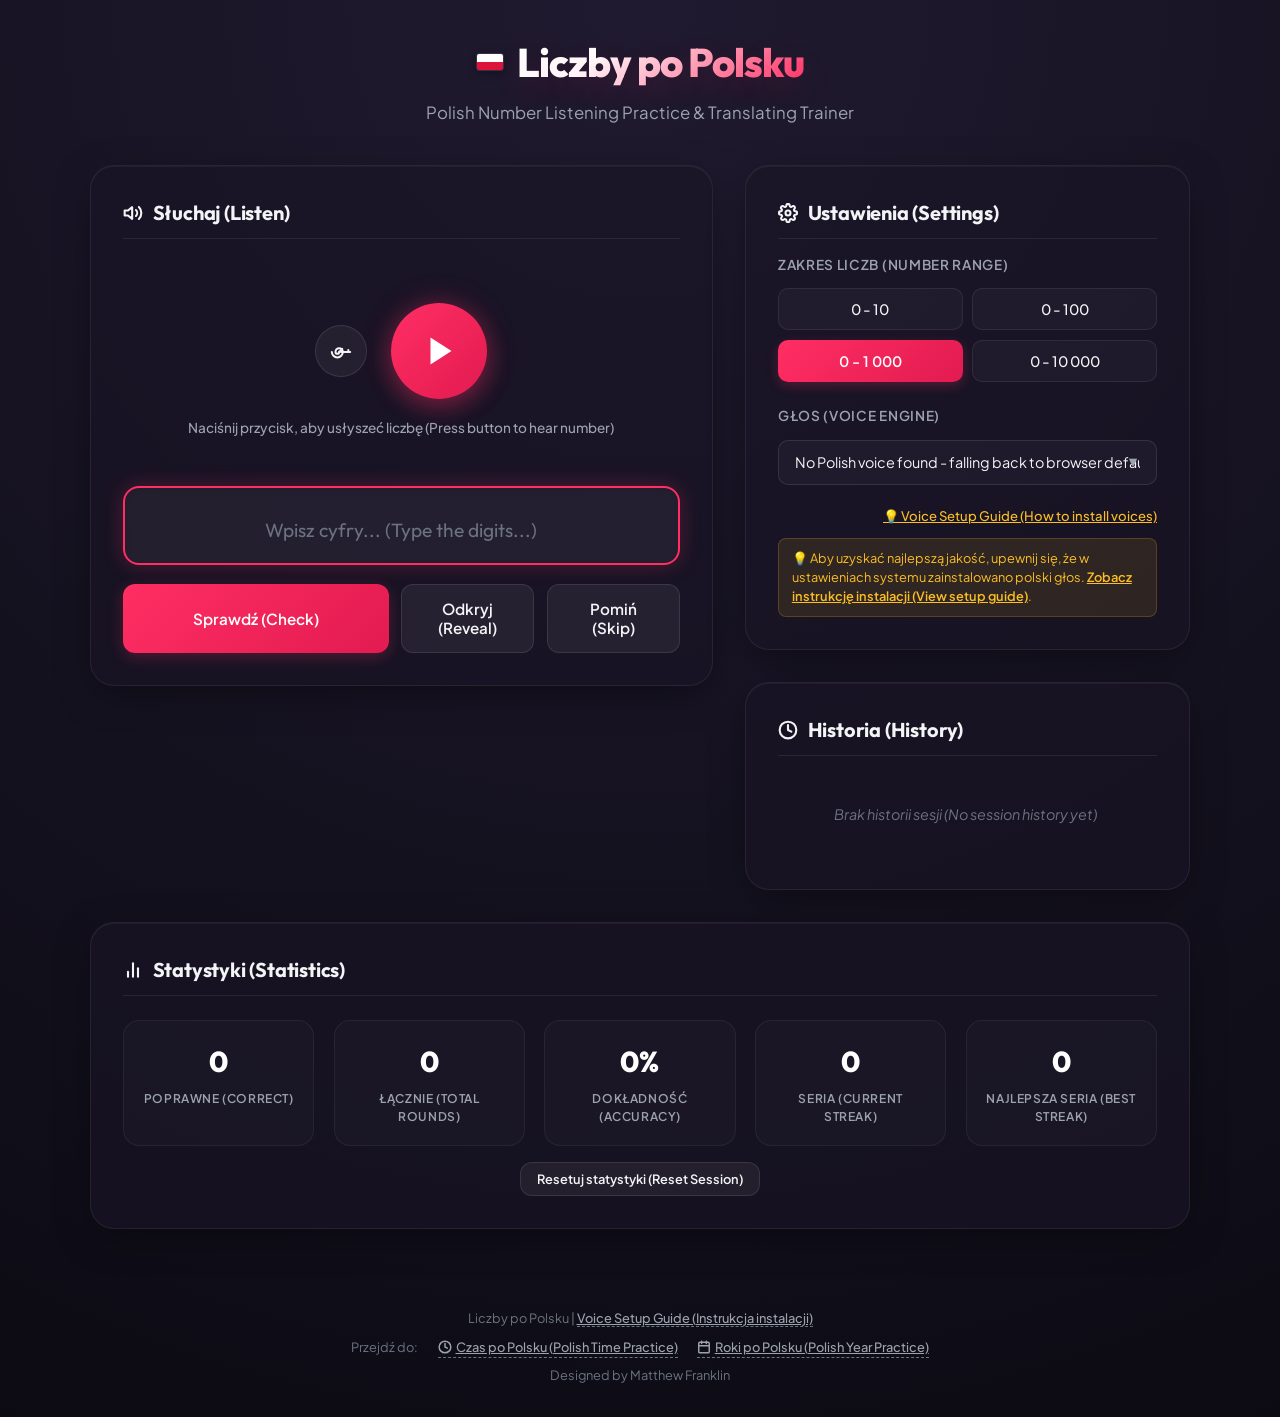
==== index.html @ 64a475a9 "Add footer cross-link to polish-years-practice" ====
<!DOCTYPE html>
<html lang="pl" translate="no">
<head>
  <meta charset="UTF-8">
  <meta name="viewport" content="width=device-width, initial-scale=1.0">
  <meta name="google" content="notranslate">
  <meta name="google-site-verification" content="v5Ync3db5ME_PkkIbZeIAOeTJxsqjsdKLY2sR4P2wmw" />
  <!-- Site verifications -->
  <meta name="msvalidate.01" content="9C61C7104EEFD86EE01BC7C913FAF955" />
  <title>Liczby po Polsku | Polish Number Listening Practice</title>
  <meta name="description" content="Improve your Polish listening skills by practicing spelling and pronunciation of numbers from 0 up to 10,000.">
  <link rel="stylesheet" href="style.css">
  <link rel="icon" type="image/svg+xml" href="data:image/svg+xml,<svg xmlns='http://www.w3.org/2000/svg' viewBox='0 0 100 100'><circle cx='50' cy='50' r='48' fill='%23e21b50'/><path d='M 2,50 A 48,48 0 0,1 98,50 Z' fill='%23ffffff'/><circle cx='50' cy='50' r='48' stroke='rgba(255,255,255,0.25)' stroke-width='4' fill='none'/></svg>">

  <!-- GoatCounter analytics -->
  <script data-goatcounter="https://ippikin.goatcounter.com/count"
          async src="//gc.zgo.at/count.js"></script>
</head>
<body>
  <div class="container">
    <header>
      <div class="logo-wrapper">
        <div class="polish-flag-badge">
          <div class="flag-white"></div>
          <div class="flag-red"></div>
        </div>
        <h1>Liczby po Polsku</h1>
      </div>
      <p>Polish Number Listening Practice & Translating Trainer</p>
    </header>

    <main class="app-grid">
      <!-- Left Column: Interactive Practice -->
      <section class="glass-panel practice-card" id="practice-card-section">
        <h2 class="panel-title">
          <svg width="20" height="20" viewBox="0 0 24 24" fill="none" stroke="currentColor" stroke-width="2.5" stroke-linecap="round" stroke-linejoin="round">
            <polygon points="11 5 6 9 2 9 2 15 6 15 11 19 11 5"></polygon>
            <path d="M19.07 4.93a10 10 0 0 1 0 14.14M15.54 8.46a5 5 0 0 1 0 7.07"></path>
          </svg>
          Słuchaj (Listen)
        </h2>

        <div class="audio-section">
          <div class="audio-controls">
            <!-- Slow Speech Button -->
            <button class="play-slow-btn" id="play-slow-btn" title="Graj powoli (Play slow speed - 0.55x)">
              <svg xmlns="http://www.w3.org/2000/svg" width="22" height="22" viewBox="0 0 24 24" fill="none" stroke="currentColor" stroke-width="2.2" stroke-linecap="round" stroke-linejoin="round">
                <path d="M2 13a6 6 0 1 0 12 0 4 4 0 1 0-8 0 2 2 0 1 0 4 0" />
                <path d="m10 13 3.3-3.3" />
                <path d="M12 13h10" />
                <path d="M20 11v2" />
              </svg>
            </button>

            <!-- Main Play Button -->
            <button class="play-main-btn" id="play-btn" title="Graj (Play normal speed - 1.0x)">
              <svg viewBox="0 0 24 24">
                <polygon points="5,3 19,12 5,21"></polygon>
              </svg>
            </button>
          </div>
          <div class="audio-hint">Naciśnij przycisk, aby usłyszeć liczbę (Press button to hear number)</div>
        </div>

        <div class="input-form">
          <div class="input-group">
            <input type="number" id="user-input" class="input-field" placeholder="Wpisz cyfry... (Type the digits...)" min="0" max="10000" autocomplete="off" required>
          </div>
          
          <div class="form-buttons">
            <button class="btn btn-primary" id="check-btn">Sprawdź (Check)</button>
            <button class="btn btn-secondary" id="reveal-btn" title="Odkryj odpowiedź (Reveal spelling and answer)">Odkryj (Reveal)</button>
            <button class="btn btn-secondary" id="skip-btn" title="Pomiń tę liczbę (Skip to next number)">Pomiń (Skip)</button>
          </div>
        </div>

        <!-- Feedback UI -->
        <div class="feedback hidden" id="feedback">
          <div class="feedback-header">
            <h3 id="feedback-title">Dobrze! (Correct!)</h3>
          </div>
          <div class="feedback-details" id="feedback-message">
            Liczba (Number): <strong>0</strong>
          </div>
          <div class="feedback-spelling" id="feedback-spelling">
            Słownie (In words): <span class="polish-spelling-highlight">zero</span>
          </div>
        </div>
      </section>

      <!-- Right Column: Settings & History -->
      <div class="config-card">
        <!-- Settings Panel -->
        <section class="glass-panel">
          <h2 class="panel-title">
            <svg width="20" height="20" viewBox="0 0 24 24" fill="none" stroke="currentColor" stroke-width="2.5" stroke-linecap="round" stroke-linejoin="round">
              <circle cx="12" cy="12" r="3"></circle>
              <path d="M19.4 15a1.65 1.65 0 0 0 .33 1.82l.06.06a2 2 0 1 1-2.83 2.83l-.06-.06a1.65 1.65 0 0 0-1.82-.33 1.65 1.65 0 0 0-1 1.51V21a2 2 0 0 1-4 0v-.09A1.65 1.65 0 0 0 9 19.4a1.65 1.65 0 0 0-1.82.33l-.06.06a2 2 0 1 1-2.83-2.83l.06-.06a1.65 1.65 0 0 0 .33-1.82 1.65 1.65 0 0 0-1.51-1H3a2 2 0 0 1 0-4h.09A1.65 1.65 0 0 0 4.6 9a1.65 1.65 0 0 0-.33-1.82l-.06-.06a2 2 0 1 1 2.83-2.83l.06.06a1.65 1.65 0 0 0 1.82.33H9a1.65 1.65 0 0 0 1-1.51V3a2 2 0 0 1 4 0v.09a1.65 1.65 0 0 0 1 1.51 1.65 1.65 0 0 0 1.82-.33l.06-.06a2 2 0 1 1 2.83 2.83l-.06.06a1.65 1.65 0 0 0-.33 1.82V9a1.65 1.65 0 0 0 1.51 1H21a2 2 0 0 1 0 4h-.09a1.65 1.65 0 0 0-1.51 1z"></path>
            </svg>
            Ustawienia (Settings)
          </h2>

          <div class="section-group" style="margin-bottom: 1.5rem;">
            <label>Zakres Liczb (Number Range)</label>
            <div class="range-presets">
              <button class="range-preset-btn" data-min="0" data-max="10">0 - 10</button>
              <button class="range-preset-btn" data-min="0" data-max="100">0 - 100</button>
              <button class="range-preset-btn active" data-min="0" data-max="1000">0 - 1 000</button>
              <button class="range-preset-btn" data-min="0" data-max="10000">0 - 10 000</button>
            </div>
          </div>

          <div class="section-group">
            <label for="voice-select">Głos (Voice Engine)</label>
            <div class="select-wrapper">
              <select id="voice-select" class="custom-select">
                <option value="">Wyszukiwanie głosów... (Loading voices...)</option>
              </select>
            </div>
            <div style="margin-top: 0.5rem; display: flex; justify-content: flex-end;">
              <a href="instructions.html" style="font-size: 0.82rem; color: #fbbf24; text-decoration: underline; font-weight: 500;">
                💡 Voice Setup Guide (How to install voices)
              </a>
            </div>
            <div class="voice-warning" id="voice-warning">
              💡 Aby uzyskać najlepszą jakość, upewnij się, że w ustawieniach systemu zainstalowano polski głos. <a href="instructions.html" style="color: #fbbf24; text-decoration: underline; font-weight: 600;">Zobacz instrukcję instalacji (View setup guide)</a>.
            </div>
          </div>
        </section>

        <!-- History Panel -->
        <section class="glass-panel history-card">
          <h2 class="panel-title">
            <svg width="20" height="20" viewBox="0 0 24 24" fill="none" stroke="currentColor" stroke-width="2.5" stroke-linecap="round" stroke-linejoin="round">
              <circle cx="12" cy="12" r="10"></circle>
              <polyline points="12 6 12 12 16 14"></polyline>
            </svg>
            Historia (History)
          </h2>
          <ul class="history-list" id="history-list">
            <!-- Populated via Javascript -->
            <li class="history-empty">Brak historii sesji (No session history yet)</li>
          </ul>
        </section>
      </div>

      <!-- Statistics Panel (Full Width Bottom) -->
      <section class="glass-panel stats-container">
        <h2 class="panel-title" style="margin-bottom: 1.5rem;">
          <svg width="20" height="20" viewBox="0 0 24 24" fill="none" stroke="currentColor" stroke-width="2.5" stroke-linecap="round" stroke-linejoin="round">
            <line x1="18" y1="20" x2="18" y2="10"></line>
            <line x1="12" y1="20" x2="12" y2="4"></line>
            <line x1="6" y1="20" x2="6" y2="14"></line>
          </svg>
          Statystyki (Statistics)
        </h2>
        <div class="stats-grid">
          <div class="stat-card">
            <div class="stat-val" id="stats-correct">0</div>
            <div class="stat-label">Poprawne (Correct)</div>
          </div>
          <div class="stat-card">
            <div class="stat-val" id="stats-total">0</div>
            <div class="stat-label">Łącznie (Total Rounds)</div>
          </div>
          <div class="stat-card">
            <div class="stat-val" id="stats-accuracy">0%</div>
            <div class="stat-label">Dokładność (Accuracy)</div>
          </div>
          <div class="stat-card">
            <div class="stat-val" id="stats-streak">0</div>
            <div class="stat-label">Seria (Current Streak)</div>
          </div>
          <div class="stat-card">
            <div class="stat-val" id="stats-max-streak">0</div>
            <div class="stat-label">Najlepsza seria (Best Streak)</div>
          </div>
        </div>
        <div style="display: flex; justify-content: center;">
          <button class="btn btn-secondary reset-stats-btn" id="reset-stats-btn">Resetuj statystyki (Reset Session)</button>
        </div>
      </section>
    </main>

    <footer>
      <p>Liczby po Polsku | <a href="instructions.html" style="color: var(--text-secondary); text-decoration: underline; font-weight: 500;">Voice Setup Guide (Instrukcja instalacji)</a></p>
      <p style="margin-top: 0.6rem; display: flex; gap: 1.2rem; justify-content: center; flex-wrap: wrap;">
        <span>Przejdź do:</span>
        <a href="https://ippikin.github.io/polish-times-practice/" style="color: var(--text-secondary); text-decoration: underline; font-weight: 500; display: inline-flex; align-items: center; gap: 4px; vertical-align: middle;">
          <svg xmlns="http://www.w3.org/2000/svg" width="14" height="14" viewBox="0 0 24 24" fill="none" stroke="currentColor" stroke-width="2.5" stroke-linecap="round" stroke-linejoin="round" style="vertical-align: middle;">
            <circle cx="12" cy="12" r="10"></circle>
            <polyline points="12 6 12 12 16 14"></polyline>
          </svg>
          Czas po Polsku (Polish Time Practice)
        </a>
        <a href="https://ippikin.github.io/polish-years-practice/" style="color: var(--text-secondary); text-decoration: underline; font-weight: 500; display: inline-flex; align-items: center; gap: 4px; vertical-align: middle;">
          <svg xmlns="http://www.w3.org/2000/svg" width="14" height="14" viewBox="0 0 24 24" fill="none" stroke="currentColor" stroke-width="2.5" stroke-linecap="round" stroke-linejoin="round" style="vertical-align: middle;">
            <rect x="3" y="4" width="18" height="18" rx="2" ry="2"></rect>
            <line x1="16" y1="2" x2="16" y2="6"></line>
            <line x1="8" y1="2" x2="8" y2="6"></line>
            <line x1="3" y1="10" x2="21" y2="10"></line>
          </svg>
          Roki po Polsku (Polish Year Practice)
        </a>
      </p>
      <p style="margin-top: 0.5rem;">Designed by Matthew Franklin</p>
    </footer>
  </div>

  <script src="app.js"></script>
  <!-- Re-build trigger comment to test automatic deployment -->
</body>
</html>
---- style.css ----
/* 
   Polish Number Listening Practice - Styling
   Dark Glassmorphism Theme with Polish Flag Crimson/White Accents
*/

@import url('https://fonts.googleapis.com/css2?family=Outfit:wght@300;400;500;600;700;800&family=Plus+Jakarta+Sans:wght@300;400;500;600;700&display=swap');

:root {
  --bg-gradient: radial-gradient(circle at 50% 0%, #201a30 0%, #0c0b13 100%);
  --panel-bg: rgba(25, 21, 38, 0.65);
  --panel-border: rgba(255, 255, 255, 0.07);
  --panel-glow: 0 10px 40px -10px rgba(0, 0, 0, 0.5);
  
  --accent-red: #ff2e63;
  --accent-red-glow: rgba(255, 46, 99, 0.25);
  --accent-red-hover: #ff5782;
  
  --accent-white: #ffffff;
  --accent-white-glow: rgba(255, 255, 255, 0.15);
  
  --text-primary: #f3f4f6;
  --text-secondary: #9ca3af;
  --text-muted: #6b7280;
  
  --color-success: #10b981;
  --color-success-glow: rgba(16, 185, 129, 0.15);
  --color-danger: #ef4444;
  --color-danger-glow: rgba(239, 68, 68, 0.15);
  
  --font-display: 'Outfit', sans-serif;
  --font-sans: 'Plus Jakarta Sans', sans-serif;
  
  --transition-smooth: all 0.3s cubic-bezier(0.4, 0, 0.2, 1);
  --transition-bounce: all 0.4s cubic-bezier(0.175, 0.885, 0.32, 1.275);
}

* {
  box-sizing: border-box;
  margin: 0;
  padding: 0;
}

body {
  font-family: var(--font-sans);
  background: var(--bg-gradient);
  color: var(--text-primary);
  min-height: 100vh;
  display: flex;
  flex-direction: column;
  align-items: center;
  padding: 2rem 1rem;
  overflow-x: hidden;
  line-height: 1.5;
}

.container {
  width: 100%;
  max-width: 1100px;
  margin: 0 auto;
  display: flex;
  flex-direction: column;
  gap: 2rem;
}

/* Header Styling */
header {
  text-align: center;
  margin-bottom: 0.5rem;
  animation: fadeInDown 0.8s ease-out;
}

.logo-wrapper {
  display: flex;
  align-items: center;
  justify-content: center;
  gap: 0.8rem;
  margin-bottom: 0.5rem;
}

.polish-flag-badge {
  display: inline-flex;
  flex-direction: column;
  width: 28px;
  height: 18px;
  border-radius: 3px;
  overflow: hidden;
  box-shadow: 0 2px 8px rgba(0, 0, 0, 0.3);
  border: 1px solid rgba(255, 255, 255, 0.1);
}

.flag-white {
  background: #ffffff;
  flex: 1;
}

.flag-red {
  background: #dc143c;
  flex: 1;
}

h1 {
  font-family: var(--font-display);
  font-weight: 800;
  font-size: 2.5rem;
  letter-spacing: -0.025em;
  background: linear-gradient(135deg, var(--accent-white) 30%, var(--accent-red) 100%);
  -webkit-background-clip: text;
  -webkit-text-fill-color: transparent;
  text-shadow: 0 10px 30px rgba(255, 46, 99, 0.15);
}

header p {
  color: var(--text-secondary);
  font-size: 1.05rem;
  font-weight: 400;
}

/* Main Grid Layout */
.app-grid {
  display: grid;
  grid-template-columns: 1.4fr 1fr;
  gap: 2rem;
  align-items: start;
  animation: fadeInUp 0.8s ease-out 0.2s both;
}

@media (max-width: 900px) {
  .app-grid {
    grid-template-columns: 1fr;
  }
}

/* Glassmorphic Panel Base */
.glass-panel {
  background: var(--panel-bg);
  backdrop-filter: blur(16px);
  -webkit-backdrop-filter: blur(16px);
  border: 1px solid var(--panel-border);
  border-radius: 24px;
  padding: 2rem;
  box-shadow: var(--panel-glow), inset 0 1px 1px rgba(255, 255, 255, 0.05);
  transition: var(--transition-smooth);
}

.glass-panel:hover {
  border-color: rgba(255, 255, 255, 0.12);
  box-shadow: 0 15px 50px -10px rgba(0, 0, 0, 0.6), 0 0 30px rgba(255, 46, 99, 0.03);
}

/* Main Practice Card */
.practice-card {
  display: flex;
  flex-direction: column;
  gap: 2rem;
  position: relative;
  overflow: hidden;
}

/* Audio Player Section */
.audio-section {
  display: flex;
  flex-direction: column;
  align-items: center;
  gap: 1.2rem;
  padding: 1rem 0;
}

.audio-controls {
  display: flex;
  gap: 1.5rem;
  align-items: center;
}

.play-main-btn {
  width: 96px;
  height: 96px;
  border-radius: 50%;
  background: linear-gradient(135deg, var(--accent-red) 0%, #e21b50 100%);
  border: none;
  cursor: pointer;
  display: flex;
  align-items: center;
  justify-content: center;
  box-shadow: 0 0 30px var(--accent-red-glow), 0 8px 24px rgba(255, 46, 99, 0.3);
  transition: var(--transition-bounce);
  outline: none;
  position: relative;
}

.play-main-btn::after {
  content: '';
  position: absolute;
  top: -6px;
  left: -6px;
  right: -6px;
  bottom: -6px;
  border-radius: 50%;
  border: 2px solid var(--accent-red);
  opacity: 0;
  transition: var(--transition-smooth);
}

.play-main-btn:hover {
  transform: scale(1.08);
  box-shadow: 0 0 45px rgba(255, 46, 99, 0.5), 0 10px 28px rgba(255, 46, 99, 0.4);
}

.play-main-btn:hover::after {
  opacity: 0.4;
  transform: scale(1.05);
}

.play-main-btn:active {
  transform: scale(0.95);
}

.play-main-btn svg {
  width: 36px;
  height: 36px;
  fill: #ffffff;
  margin-left: 4px; /* offset play icon visually */
  transition: var(--transition-smooth);
}

.play-main-btn.playing {
  animation: pulse 1.2s infinite;
  background: linear-gradient(135deg, #10b981 0%, #059669 100%);
  box-shadow: 0 0 30px rgba(16, 185, 129, 0.4);
}

.play-main-btn.playing svg {
  margin-left: 0;
  transform: scale(1.1);
}

.play-slow-btn {
  background: rgba(255, 255, 255, 0.05);
  border: 1px solid rgba(255, 255, 255, 0.1);
  color: var(--text-primary);
  width: 52px;
  height: 52px;
  border-radius: 50%;
  cursor: pointer;
  display: flex;
  align-items: center;
  justify-content: center;
  transition: var(--transition-smooth);
}

.play-slow-btn:hover {
  background: rgba(255, 255, 255, 0.12);
  border-color: rgba(255, 255, 255, 0.2);
  transform: scale(1.05);
}

.play-slow-btn.playing {
  background: var(--color-success-glow);
  color: var(--color-success);
  border-color: var(--color-success);
}

.audio-hint {
  font-size: 0.85rem;
  color: var(--text-secondary);
  font-weight: 500;
  display: flex;
  align-items: center;
  gap: 0.4rem;
}

/* Practice Input Form */
.input-form {
  display: flex;
  flex-direction: column;
  gap: 1.2rem;
  width: 100%;
}

.input-group {
  position: relative;
  display: flex;
  align-items: center;
  border-radius: 16px;
  background: rgba(255, 255, 255, 0.03);
  border: 2px solid rgba(255, 255, 255, 0.08);
  transition: var(--transition-smooth);
  box-shadow: inset 0 2px 4px rgba(0, 0, 0, 0.2);
}

.input-group:focus-within {
  border-color: var(--accent-red);
  box-shadow: 0 0 20px var(--accent-red-glow), inset 0 2px 4px rgba(0, 0, 0, 0.1);
  background: rgba(255, 255, 255, 0.05);
}

.input-field {
  width: 100%;
  background: transparent;
  border: none;
  outline: none;
  color: #ffffff;
  font-family: var(--font-display);
  font-size: 1.8rem;
  font-weight: 700;
  padding: 1.2rem 1.5rem;
  text-align: center;
  letter-spacing: 0.05em;
}

.input-field::placeholder {
  color: var(--text-muted);
  font-size: 1.2rem;
  font-weight: 400;
  letter-spacing: 0;
}

/* Chrome/Safari spin button removal */
.input-field::-webkit-outer-spin-button,
.input-field::-webkit-inner-spin-button {
  -webkit-appearance: none;
  margin: 0;
}

/* Firefox spin button removal */
.input-field[type=number] {
  -moz-appearance: textfield;
}

.form-buttons {
  display: grid;
  grid-template-columns: 2fr 1fr 1fr;
  gap: 0.8rem;
}

@media (max-width: 500px) {
  .form-buttons {
    grid-template-columns: 1fr;
  }
}

/* Buttons Base */
.btn {
  font-family: var(--font-sans);
  font-weight: 600;
  font-size: 0.95rem;
  padding: 0.9rem 1.5rem;
  border-radius: 12px;
  cursor: pointer;
  transition: var(--transition-smooth);
  display: inline-flex;
  align-items: center;
  justify-content: center;
  gap: 0.5rem;
  outline: none;
  text-decoration: none;
}

.btn-primary {
  background: linear-gradient(135deg, var(--accent-red) 0%, #e21b50 100%);
  color: #ffffff;
  border: none;
  box-shadow: 0 4px 15px var(--accent-red-glow);
}

.btn-primary:hover:not(:disabled) {
  transform: translateY(-2px);
  box-shadow: 0 6px 20px rgba(255, 46, 99, 0.4);
  background: linear-gradient(135deg, var(--accent-red-hover) 0%, var(--accent-red) 100%);
}

.btn-primary:active:not(:disabled) {
  transform: translateY(0);
}

.btn-secondary {
  background: rgba(255, 255, 255, 0.06);
  color: var(--text-primary);
  border: 1px solid rgba(255, 255, 255, 0.1);
}

.btn-secondary:hover:not(:disabled) {
  background: rgba(255, 255, 255, 0.12);
  border-color: rgba(255, 255, 255, 0.2);
}

.btn:disabled {
  opacity: 0.5;
  cursor: not-allowed;
  transform: none !important;
  box-shadow: none !important;
}

.kbd {
  background: rgba(255, 255, 255, 0.15);
  border-radius: 4px;
  padding: 1px 6px;
  font-size: 0.75rem;
  font-family: monospace;
  border: 1px solid rgba(255, 255, 255, 0.2);
}

/* Feedback Element styling */
.feedback {
  border-radius: 16px;
  padding: 1.5rem;
  display: flex;
  flex-direction: column;
  gap: 0.8rem;
  animation: slideInUp 0.4s cubic-bezier(0.175, 0.885, 0.32, 1.275);
  border-left: 4px solid transparent;
}

.feedback.hidden {
  display: none !important;
}

.feedback.correct {
  background: var(--color-success-glow);
  border-color: var(--color-success);
  box-shadow: 0 0 25px rgba(16, 185, 129, 0.05);
}

.feedback.incorrect {
  background: var(--color-danger-glow);
  border-color: var(--color-danger);
  box-shadow: 0 0 25px rgba(239, 68, 68, 0.05);
}

.feedback-header {
  display: flex;
  justify-content: space-between;
  align-items: center;
}

.feedback h3 {
  font-family: var(--font-display);
  font-size: 1.25rem;
  font-weight: 700;
}

.feedback.correct h3 {
  color: var(--color-success);
}

.feedback.incorrect h3 {
  color: var(--color-danger);
}

.feedback-details {
  font-size: 1.1rem;
}

.feedback-spelling {
  font-size: 1rem;
  background: rgba(0, 0, 0, 0.2);
  padding: 0.75rem 1rem;
  border-radius: 10px;
  border: 1px solid rgba(255, 255, 255, 0.05);
}

.polish-spelling-highlight {
  font-weight: 700;
  color: var(--accent-red-hover);
  letter-spacing: 0.02em;
}

.next-round-btn {
  margin-top: 0.5rem;
  animation: pulseButton 2s infinite;
}

/* Side/Configuration Card */
.config-card {
  display: flex;
  flex-direction: column;
  gap: 2rem;
}

.panel-title {
  font-family: var(--font-display);
  font-weight: 700;
  font-size: 1.25rem;
  letter-spacing: -0.01em;
  margin-bottom: 1rem;
  display: flex;
  align-items: center;
  gap: 0.6rem;
  border-bottom: 1px solid rgba(255, 255, 255, 0.08);
  padding-bottom: 0.6rem;
}

.section-group {
  display: flex;
  flex-direction: column;
  gap: 0.8rem;
}

.section-group label {
  font-size: 0.85rem;
  font-weight: 600;
  text-transform: uppercase;
  letter-spacing: 0.05em;
  color: var(--text-secondary);
}

/* Range presets grid */
.range-presets {
  display: grid;
  grid-template-columns: repeat(2, 1fr);
  gap: 0.6rem;
}

.range-preset-btn {
  background: rgba(255, 255, 255, 0.03);
  border: 1px solid rgba(255, 255, 255, 0.08);
  color: var(--text-primary);
  font-family: var(--font-sans);
  font-weight: 500;
  font-size: 0.9rem;
  padding: 0.7rem;
  border-radius: 10px;
  cursor: pointer;
  transition: var(--transition-smooth);
}

.range-preset-btn:hover {
  background: rgba(255, 255, 255, 0.08);
  border-color: rgba(255, 255, 255, 0.15);
}

.range-preset-btn.active {
  background: linear-gradient(135deg, var(--accent-red) 0%, #e21b50 100%);
  border: none;
  box-shadow: 0 4px 12px var(--accent-red-glow);
  color: #ffffff;
  font-weight: 600;
}



/* Custom Dropdown select */
.select-wrapper {
  position: relative;
}

.custom-select {
  width: 100%;
  background: rgba(255, 255, 255, 0.03);
  border: 1px solid rgba(255, 255, 255, 0.1);
  color: var(--text-primary);
  border-radius: 10px;
  padding: 0.8rem 1rem;
  font-family: var(--font-sans);
  font-size: 0.9rem;
  outline: none;
  cursor: pointer;
  appearance: none;
  -webkit-appearance: none;
  transition: var(--transition-smooth);
}

.custom-select:focus {
  border-color: var(--accent-red);
  background: rgba(255, 255, 255, 0.06);
}

.select-wrapper::after {
  content: '▼';
  font-size: 0.7rem;
  position: absolute;
  right: 1.2rem;
  top: 50%;
  transform: translateY(-50%);
  color: var(--text-secondary);
  pointer-events: none;
}

.voice-warning {
  font-size: 0.8rem;
  color: #fbbf24;
  background: rgba(251, 191, 36, 0.1);
  padding: 0.6rem 0.8rem;
  border-radius: 8px;
  border: 1px solid rgba(251, 191, 36, 0.2);
  display: none;
}

/* Statistics Grid */
.stats-container {
  grid-column: 1 / -1;
}

.stats-grid {
  display: grid;
  grid-template-columns: repeat(auto-fit, minmax(160px, 1fr));
  gap: 1.2rem;
}

.stat-card {
  background: rgba(255, 255, 255, 0.02);
  border: 1px solid rgba(255, 255, 255, 0.06);
  border-radius: 16px;
  padding: 1.2rem;
  text-align: center;
  display: flex;
  flex-direction: column;
  gap: 0.4rem;
  transition: var(--transition-smooth);
}

.stat-card:hover {
  background: rgba(255, 255, 255, 0.04);
  border-color: rgba(255, 255, 255, 0.1);
  transform: translateY(-2px);
}

.stat-val {
  font-family: var(--font-display);
  font-size: 1.8rem;
  font-weight: 800;
  color: #ffffff;
}

.stat-label {
  font-size: 0.75rem;
  font-weight: 600;
  text-transform: uppercase;
  color: var(--text-secondary);
  letter-spacing: 0.05em;
}

.reset-stats-btn {
  margin-top: 1rem;
  align-self: center;
  font-size: 0.8rem;
  padding: 0.5rem 1rem;
}

/* History Card */
.history-card {
  display: flex;
  flex-direction: column;
  max-height: 480px;
}

.history-list {
  list-style: none;
  overflow-y: auto;
  padding-right: 0.3rem;
  display: flex;
  flex-direction: column;
  gap: 0.8rem;
  flex: 1;
}

/* Custom Scrollbar for history */
.history-list::-webkit-scrollbar {
  width: 6px;
}

.history-list::-webkit-scrollbar-track {
  background: rgba(0, 0, 0, 0.1);
  border-radius: 3px;
}

.history-list::-webkit-scrollbar-thumb {
  background: rgba(255, 255, 255, 0.1);
  border-radius: 3px;
}

.history-list::-webkit-scrollbar-thumb:hover {
  background: rgba(255, 255, 255, 0.2);
}

.history-empty {
  color: var(--text-muted);
  text-align: center;
  font-size: 0.9rem;
  padding: 2rem 0;
  font-style: italic;
}

.history-item {
  background: rgba(255, 255, 255, 0.02);
  border: 1px solid rgba(255, 255, 255, 0.05);
  border-radius: 12px;
  padding: 0.8rem 1rem;
  display: flex;
  flex-direction: column;
  gap: 0.4rem;
  transition: var(--transition-smooth);
}

.history-item:hover {
  background: rgba(255, 255, 255, 0.04);
}

.history-item.history-correct {
  border-left: 3px solid var(--color-success);
}

.history-item.history-incorrect {
  border-left: 3px solid var(--color-danger);
}

.history-header {
  display: flex;
  align-items: center;
  gap: 0.6rem;
  font-size: 0.9rem;
}

.history-badge {
  display: inline-flex;
  align-items: center;
  justify-content: center;
  width: 18px;
  height: 18px;
  border-radius: 50%;
  font-size: 0.7rem;
  font-weight: 700;
}

.badge-correct {
  background: rgba(16, 185, 129, 0.2);
  color: var(--color-success);
}

.badge-incorrect {
  background: rgba(239, 68, 68, 0.2);
  color: var(--color-danger);
}

.history-number {
  font-family: var(--font-display);
  font-weight: 700;
  font-size: 1.05rem;
}

.history-guess {
  color: var(--text-secondary);
  font-size: 0.8rem;
  margin-right: auto;
}

.history-replay-btn {
  background: transparent;
  border: none;
  cursor: pointer;
  color: var(--text-secondary);
  font-size: 0.9rem;
  padding: 2px;
  border-radius: 4px;
  transition: var(--transition-smooth);
}

.history-replay-btn:hover {
  color: var(--text-primary);
  background: rgba(255, 255, 255, 0.08);
  transform: scale(1.1);
}

.history-spelling {
  font-size: 0.8rem;
  color: var(--text-secondary);
  white-space: nowrap;
  overflow: hidden;
  text-overflow: ellipsis;
  padding-left: 1.5rem;
  font-style: italic;
}

/* Footer Styling */
footer {
  text-align: center;
  margin-top: 3rem;
  font-size: 0.8rem;
  color: var(--text-muted);
}

footer a {
  color: var(--text-secondary);
  text-decoration: none;
  border-bottom: 1px dashed var(--text-muted);
  transition: var(--transition-smooth);
}

footer a:hover {
  color: var(--accent-red-hover);
  border-color: var(--accent-red-hover);
}

/* Animations */
@keyframes fadeInDown {
  from {
    opacity: 0;
    transform: translateY(-20px);
  }
  to {
    opacity: 1;
    transform: translateY(0);
  }
}

@keyframes fadeInUp {
  from {
    opacity: 0;
    transform: translateY(20px);
  }
  to {
    opacity: 1;
    transform: translateY(0);
  }
}

@keyframes slideInUp {
  from {
    opacity: 0;
    transform: translateY(15px);
  }
  to {
    opacity: 1;
    transform: translateY(0);
  }
}

@keyframes pulse {
  0% {
    box-shadow: 0 0 0 0 rgba(16, 185, 129, 0.4);
  }
  70% {
    box-shadow: 0 0 0 15px rgba(16, 185, 129, 0);
  }
  100% {
    box-shadow: 0 0 0 0 rgba(16, 185, 129, 0);
  }
}

@keyframes pulseButton {
  0% {
    transform: scale(1);
  }
  50% {
    transform: scale(1.02);
    box-shadow: 0 6px 22px rgba(255, 46, 99, 0.5);
  }
  100% {
    transform: scale(1);
  }
}
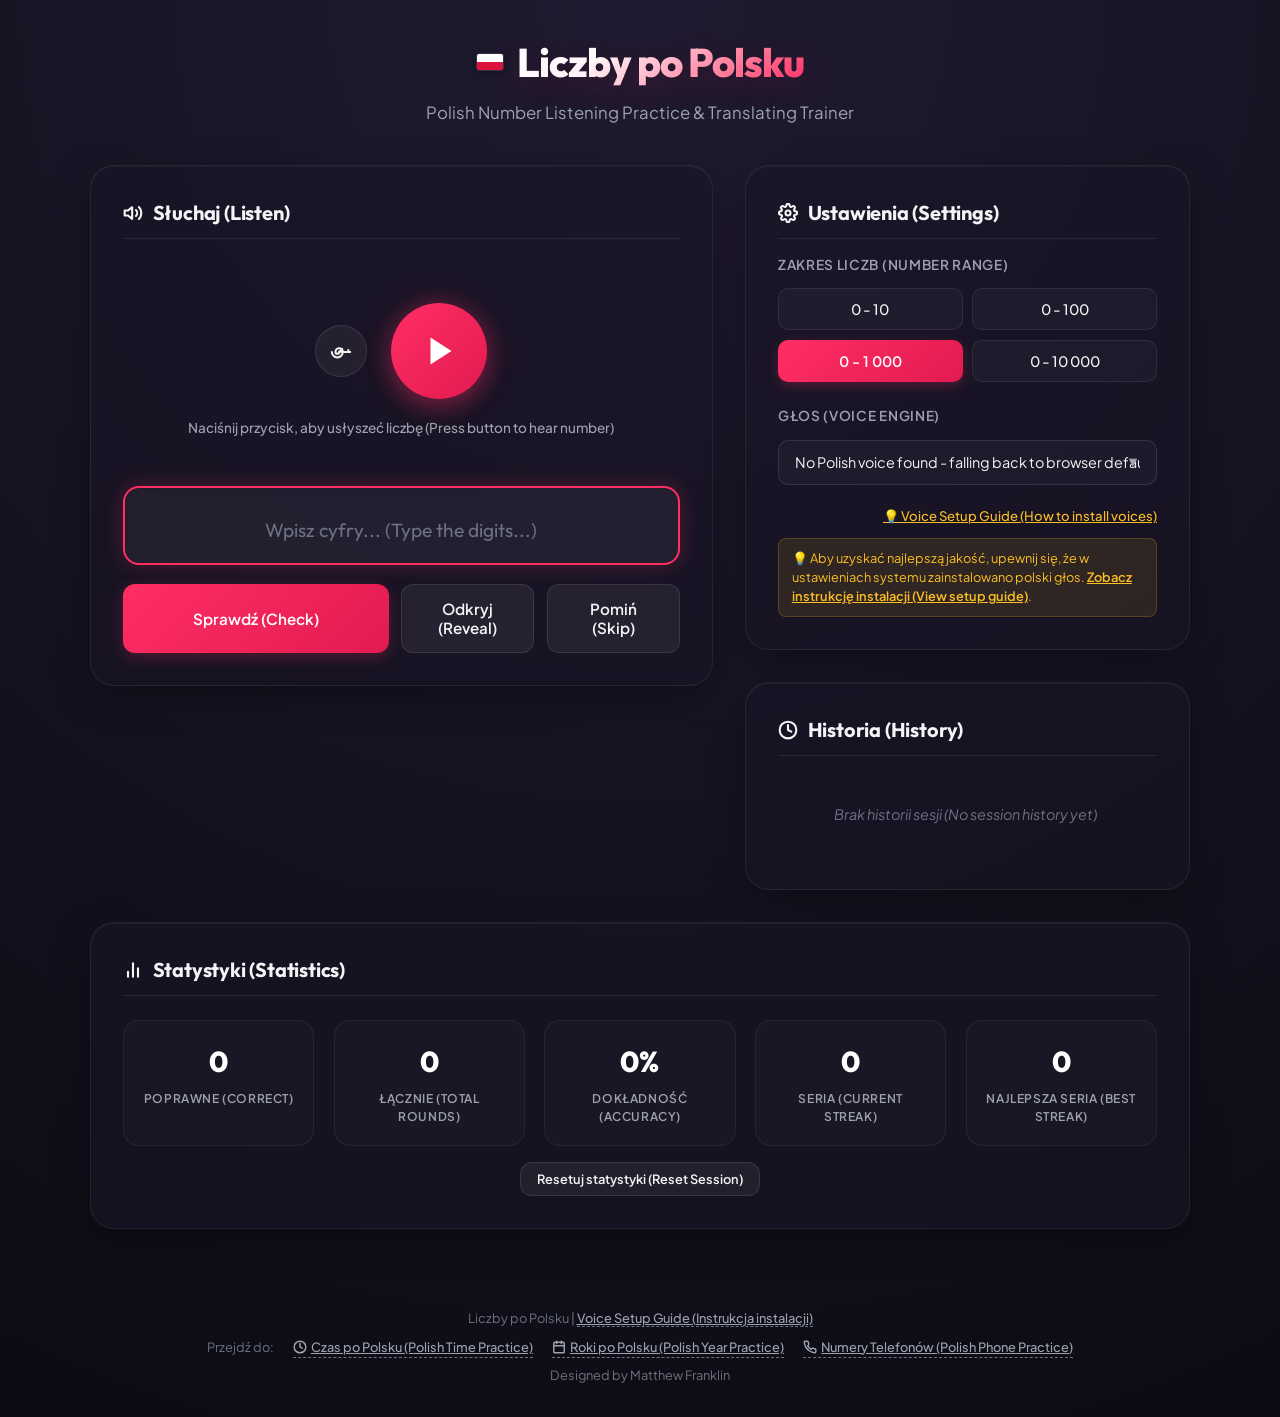
==== commit 92820e3b: "Add link to Numery Telefonów app in footer" ====
--- a/index.html
+++ b/index.html
@@ -202,12 +202,18 @@
           </svg>
           Roki po Polsku (Polish Year Practice)
         </a>
+        <a href="https://ippikin.github.io/polish-telephone-practice/" style="color: var(--text-secondary); text-decoration: underline; font-weight: 500; display: inline-flex; align-items: center; gap: 4px; vertical-align: middle;">
+          <svg xmlns="http://www.w3.org/2000/svg" width="14" height="14" viewBox="0 0 24 24" fill="none" stroke="currentColor" stroke-width="2.5" stroke-linecap="round" stroke-linejoin="round" style="vertical-align: middle;">
+            <path d="M22 16.92v3a2 2 0 0 1-2.18 2 19.79 19.79 0 0 1-8.63-3.07 19.5 19.5 0 0 1-6-6 19.79 19.79 0 0 1-3.07-8.67A2 2 0 0 1 4.11 2h3a2 2 0 0 1 2 1.72 12.84 12.84 0 0 0 .7 2.81 2 2 0 0 1-.45 2.11L8.09 9.91a16 16 0 0 0 6 6l1.27-1.27a2 2 0 0 1 2.11-.45 12.84 12.84 0 0 0 2.81.7A2 2 0 0 1 22 16.92z"></path>
+          </svg>
+          Numery Telefonów (Polish Phone Practice)
+        </a>
       </p>
       <p style="margin-top: 0.5rem;">Designed by Matthew Franklin</p>
     </footer>
   </div>
 
-  <script src="app.js"></script>
+  <script src="app.js?v=2"></script>
   <!-- Re-build trigger comment to test automatic deployment -->
 </body>
 </html>
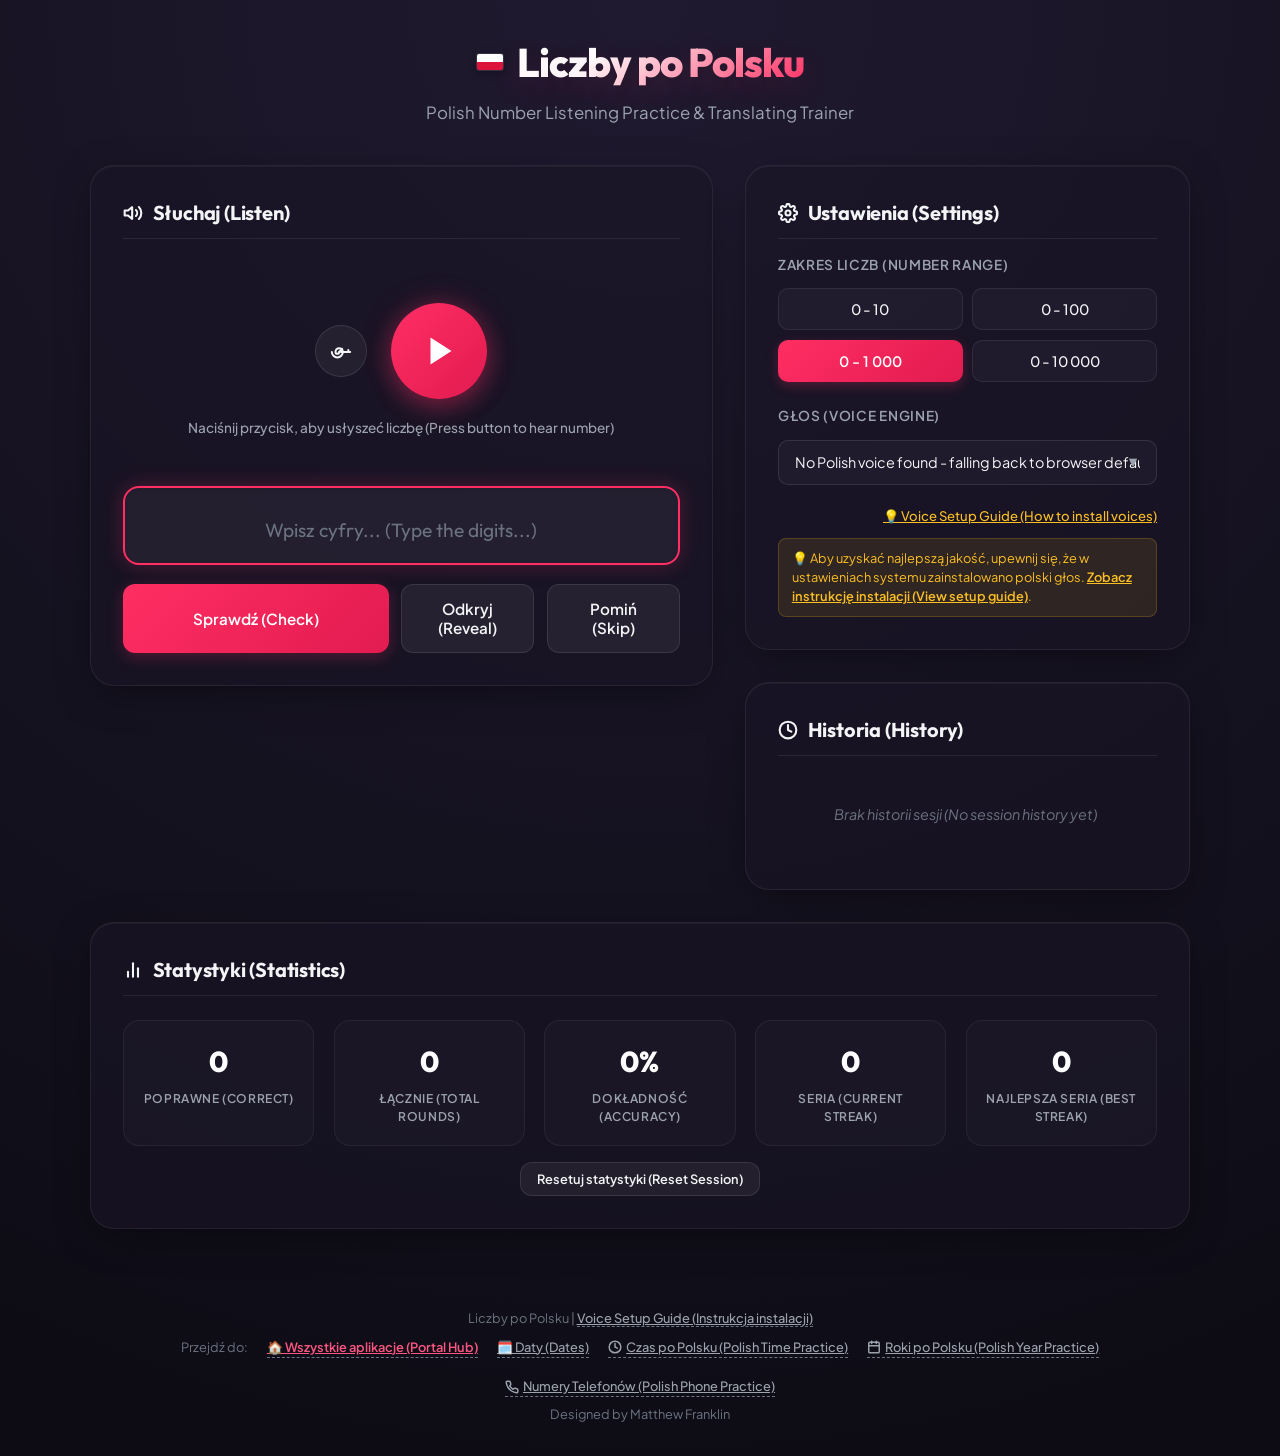
==== commit 44a91db7: "Update footer with Daty po Polsku and Portal Hub links" ====
--- a/index.html
+++ b/index.html
@@ -10,7 +10,7 @@
   <title>Liczby po Polsku | Polish Number Listening Practice</title>
   <meta name="description" content="Improve your Polish listening skills by practicing spelling and pronunciation of numbers from 0 up to 10,000.">
   <link rel="stylesheet" href="style.css">
-  <link rel="icon" type="image/svg+xml" href="data:image/svg+xml,<svg xmlns='http://www.w3.org/2000/svg' viewBox='0 0 100 100'><circle cx='50' cy='50' r='48' fill='%23e21b50'/><path d='M 2,50 A 48,48 0 0,1 98,50 Z' fill='%23ffffff'/><circle cx='50' cy='50' r='48' stroke='rgba(255,255,255,0.25)' stroke-width='4' fill='none'/></svg>">
+  <link rel="icon" type="image/svg+xml" href="favicon.svg">
 
   <!-- GoatCounter analytics -->
   <script data-goatcounter="https://ippikin.goatcounter.com/count"
@@ -186,6 +186,12 @@
       <p>Liczby po Polsku | <a href="instructions.html" style="color: var(--text-secondary); text-decoration: underline; font-weight: 500;">Voice Setup Guide (Instrukcja instalacji)</a></p>
       <p style="margin-top: 0.6rem; display: flex; gap: 1.2rem; justify-content: center; flex-wrap: wrap;">
         <span>Przejdź do:</span>
+        <a href="https://ippikin.github.io/" style="color: var(--accent-red-hover); text-decoration: underline; font-weight: 600; display: inline-flex; align-items: center; gap: 4px; vertical-align: middle;">
+          🏠 Wszystkie aplikacje (Portal Hub)
+        </a>
+        <a href="https://ippikin.github.io/polish-dates-practice/" style="color: var(--text-secondary); text-decoration: underline; font-weight: 500; display: inline-flex; align-items: center; gap: 4px; vertical-align: middle;">
+          🗓️ Daty (Dates)
+        </a>
         <a href="https://ippikin.github.io/polish-times-practice/" style="color: var(--text-secondary); text-decoration: underline; font-weight: 500; display: inline-flex; align-items: center; gap: 4px; vertical-align: middle;">
           <svg xmlns="http://www.w3.org/2000/svg" width="14" height="14" viewBox="0 0 24 24" fill="none" stroke="currentColor" stroke-width="2.5" stroke-linecap="round" stroke-linejoin="round" style="vertical-align: middle;">
             <circle cx="12" cy="12" r="10"></circle>
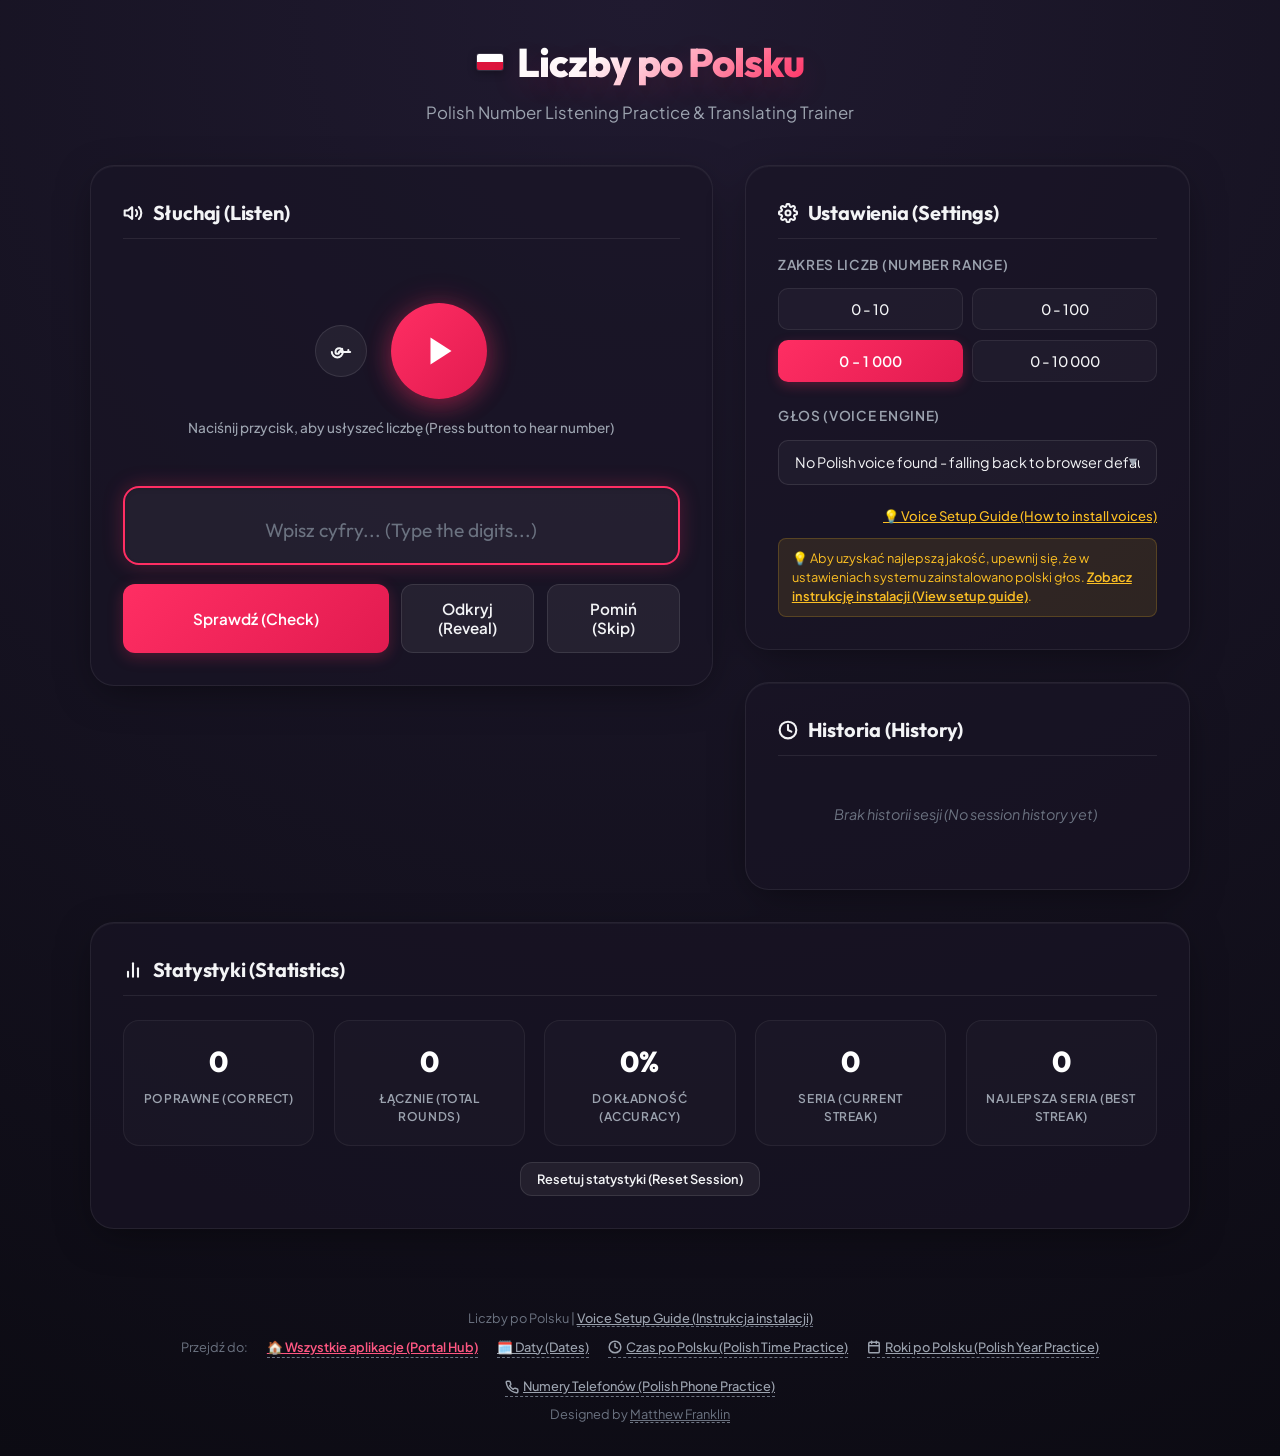
==== commit 27746653: "Link Matthew Franklin to LinkedIn profile in footer" ====
--- a/index.html
+++ b/index.html
@@ -215,7 +215,7 @@
           Numery Telefonów (Polish Phone Practice)
         </a>
       </p>
-      <p style="margin-top: 0.5rem;">Designed by Matthew Franklin</p>
+      <p style="margin-top: 0.5rem;">Designed by <a href="https://www.linkedin.com/in/matthew-franklin-eu-uk/" target="_blank" rel="noopener noreferrer" style="color: inherit; text-decoration: underline;">Matthew Franklin</a></p>
     </footer>
   </div>
 
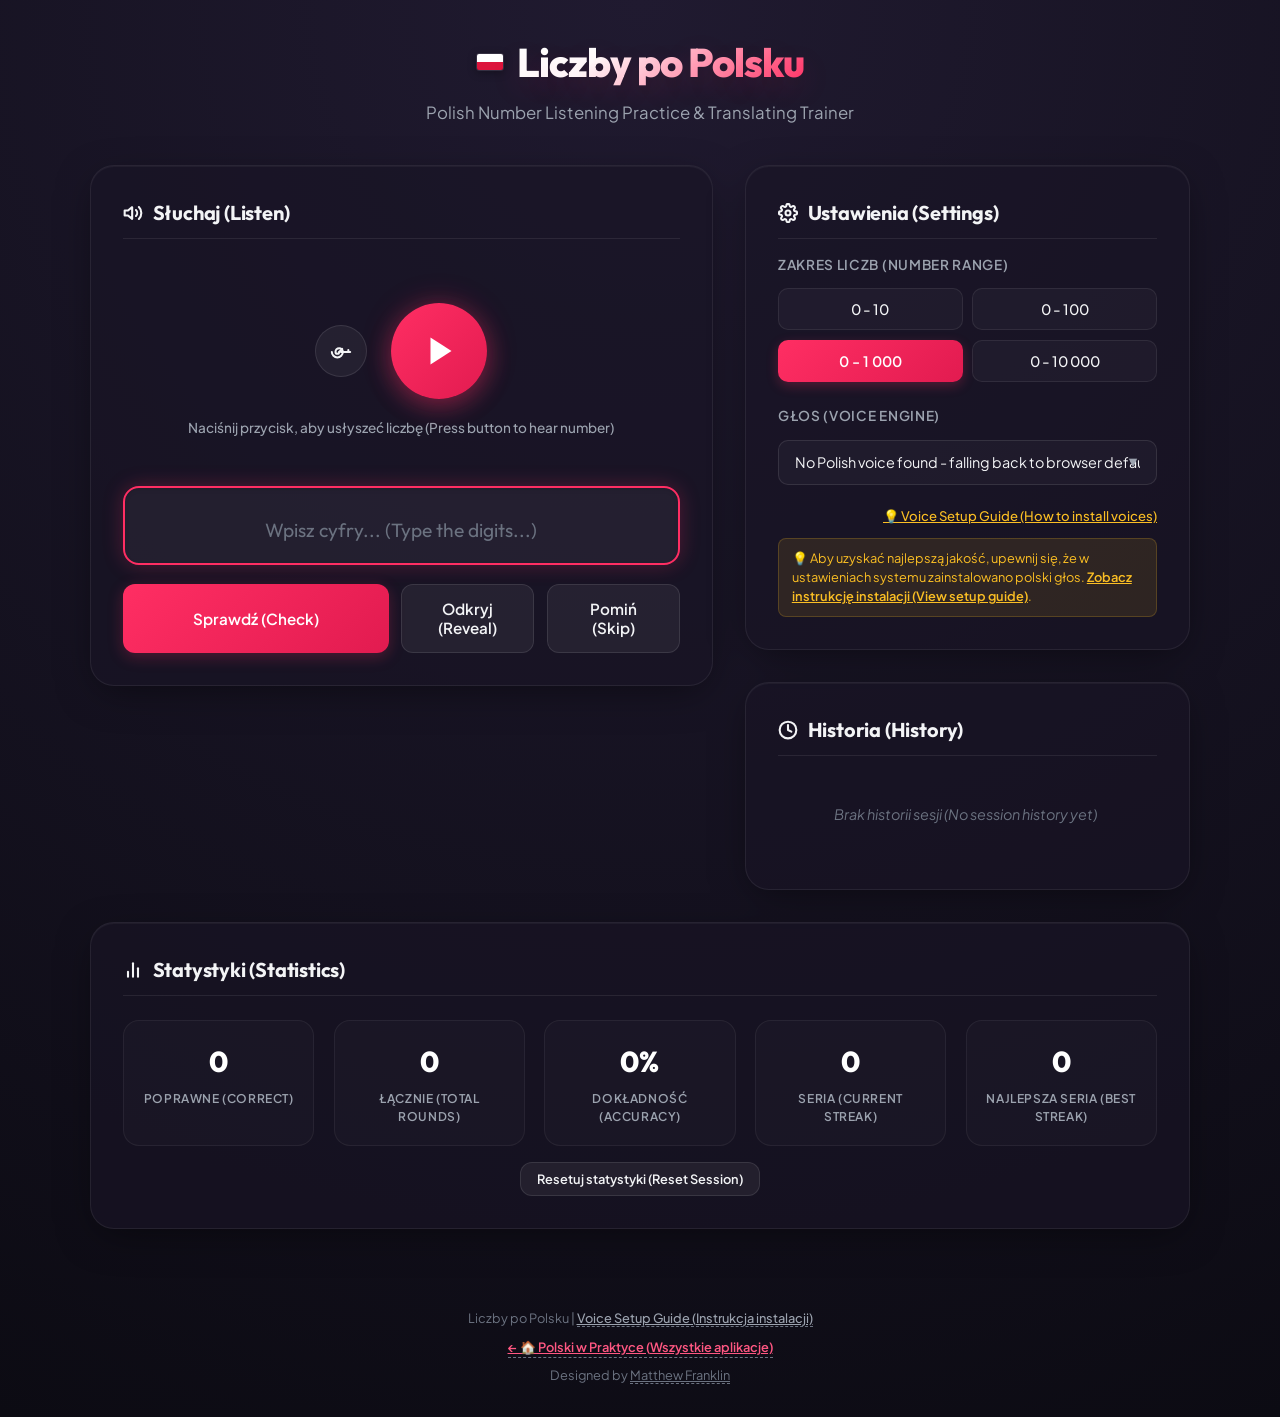
==== commit f9578b91: "Simplify footer to only link to landing page" ====
--- a/index.html
+++ b/index.html
@@ -184,35 +184,9 @@
 
     <footer>
       <p>Liczby po Polsku | <a href="instructions.html" style="color: var(--text-secondary); text-decoration: underline; font-weight: 500;">Voice Setup Guide (Instrukcja instalacji)</a></p>
-      <p style="margin-top: 0.6rem; display: flex; gap: 1.2rem; justify-content: center; flex-wrap: wrap;">
-        <span>Przejdź do:</span>
-        <a href="https://ippikin.github.io/" style="color: var(--accent-red-hover); text-decoration: underline; font-weight: 600; display: inline-flex; align-items: center; gap: 4px; vertical-align: middle;">
-          🏠 Wszystkie aplikacje (Portal Hub)
-        </a>
-        <a href="https://ippikin.github.io/polish-dates-practice/" style="color: var(--text-secondary); text-decoration: underline; font-weight: 500; display: inline-flex; align-items: center; gap: 4px; vertical-align: middle;">
-          🗓️ Daty (Dates)
-        </a>
-        <a href="https://ippikin.github.io/polish-times-practice/" style="color: var(--text-secondary); text-decoration: underline; font-weight: 500; display: inline-flex; align-items: center; gap: 4px; vertical-align: middle;">
-          <svg xmlns="http://www.w3.org/2000/svg" width="14" height="14" viewBox="0 0 24 24" fill="none" stroke="currentColor" stroke-width="2.5" stroke-linecap="round" stroke-linejoin="round" style="vertical-align: middle;">
-            <circle cx="12" cy="12" r="10"></circle>
-            <polyline points="12 6 12 12 16 14"></polyline>
-          </svg>
-          Czas po Polsku (Polish Time Practice)
-        </a>
-        <a href="https://ippikin.github.io/polish-years-practice/" style="color: var(--text-secondary); text-decoration: underline; font-weight: 500; display: inline-flex; align-items: center; gap: 4px; vertical-align: middle;">
-          <svg xmlns="http://www.w3.org/2000/svg" width="14" height="14" viewBox="0 0 24 24" fill="none" stroke="currentColor" stroke-width="2.5" stroke-linecap="round" stroke-linejoin="round" style="vertical-align: middle;">
-            <rect x="3" y="4" width="18" height="18" rx="2" ry="2"></rect>
-            <line x1="16" y1="2" x2="16" y2="6"></line>
-            <line x1="8" y1="2" x2="8" y2="6"></line>
-            <line x1="3" y1="10" x2="21" y2="10"></line>
-          </svg>
-          Roki po Polsku (Polish Year Practice)
-        </a>
-        <a href="https://ippikin.github.io/polish-telephone-practice/" style="color: var(--text-secondary); text-decoration: underline; font-weight: 500; display: inline-flex; align-items: center; gap: 4px; vertical-align: middle;">
-          <svg xmlns="http://www.w3.org/2000/svg" width="14" height="14" viewBox="0 0 24 24" fill="none" stroke="currentColor" stroke-width="2.5" stroke-linecap="round" stroke-linejoin="round" style="vertical-align: middle;">
-            <path d="M22 16.92v3a2 2 0 0 1-2.18 2 19.79 19.79 0 0 1-8.63-3.07 19.5 19.5 0 0 1-6-6 19.79 19.79 0 0 1-3.07-8.67A2 2 0 0 1 4.11 2h3a2 2 0 0 1 2 1.72 12.84 12.84 0 0 0 .7 2.81 2 2 0 0 1-.45 2.11L8.09 9.91a16 16 0 0 0 6 6l1.27-1.27a2 2 0 0 1 2.11-.45 12.84 12.84 0 0 0 2.81.7A2 2 0 0 1 22 16.92z"></path>
-          </svg>
-          Numery Telefonów (Polish Phone Practice)
+      <p style="margin-top: 0.6rem;">
+        <a href="https://ippikin.github.io/" style="color: var(--accent-red-hover); text-decoration: underline; font-weight: 600; display: inline-flex; align-items: center; gap: 6px;">
+          ← 🏠 Polski w Praktyce (Wszystkie aplikacje)
         </a>
       </p>
       <p style="margin-top: 0.5rem;">Designed by <a href="https://www.linkedin.com/in/matthew-franklin-eu-uk/" target="_blank" rel="noopener noreferrer" style="color: inherit; text-decoration: underline;">Matthew Franklin</a></p>
